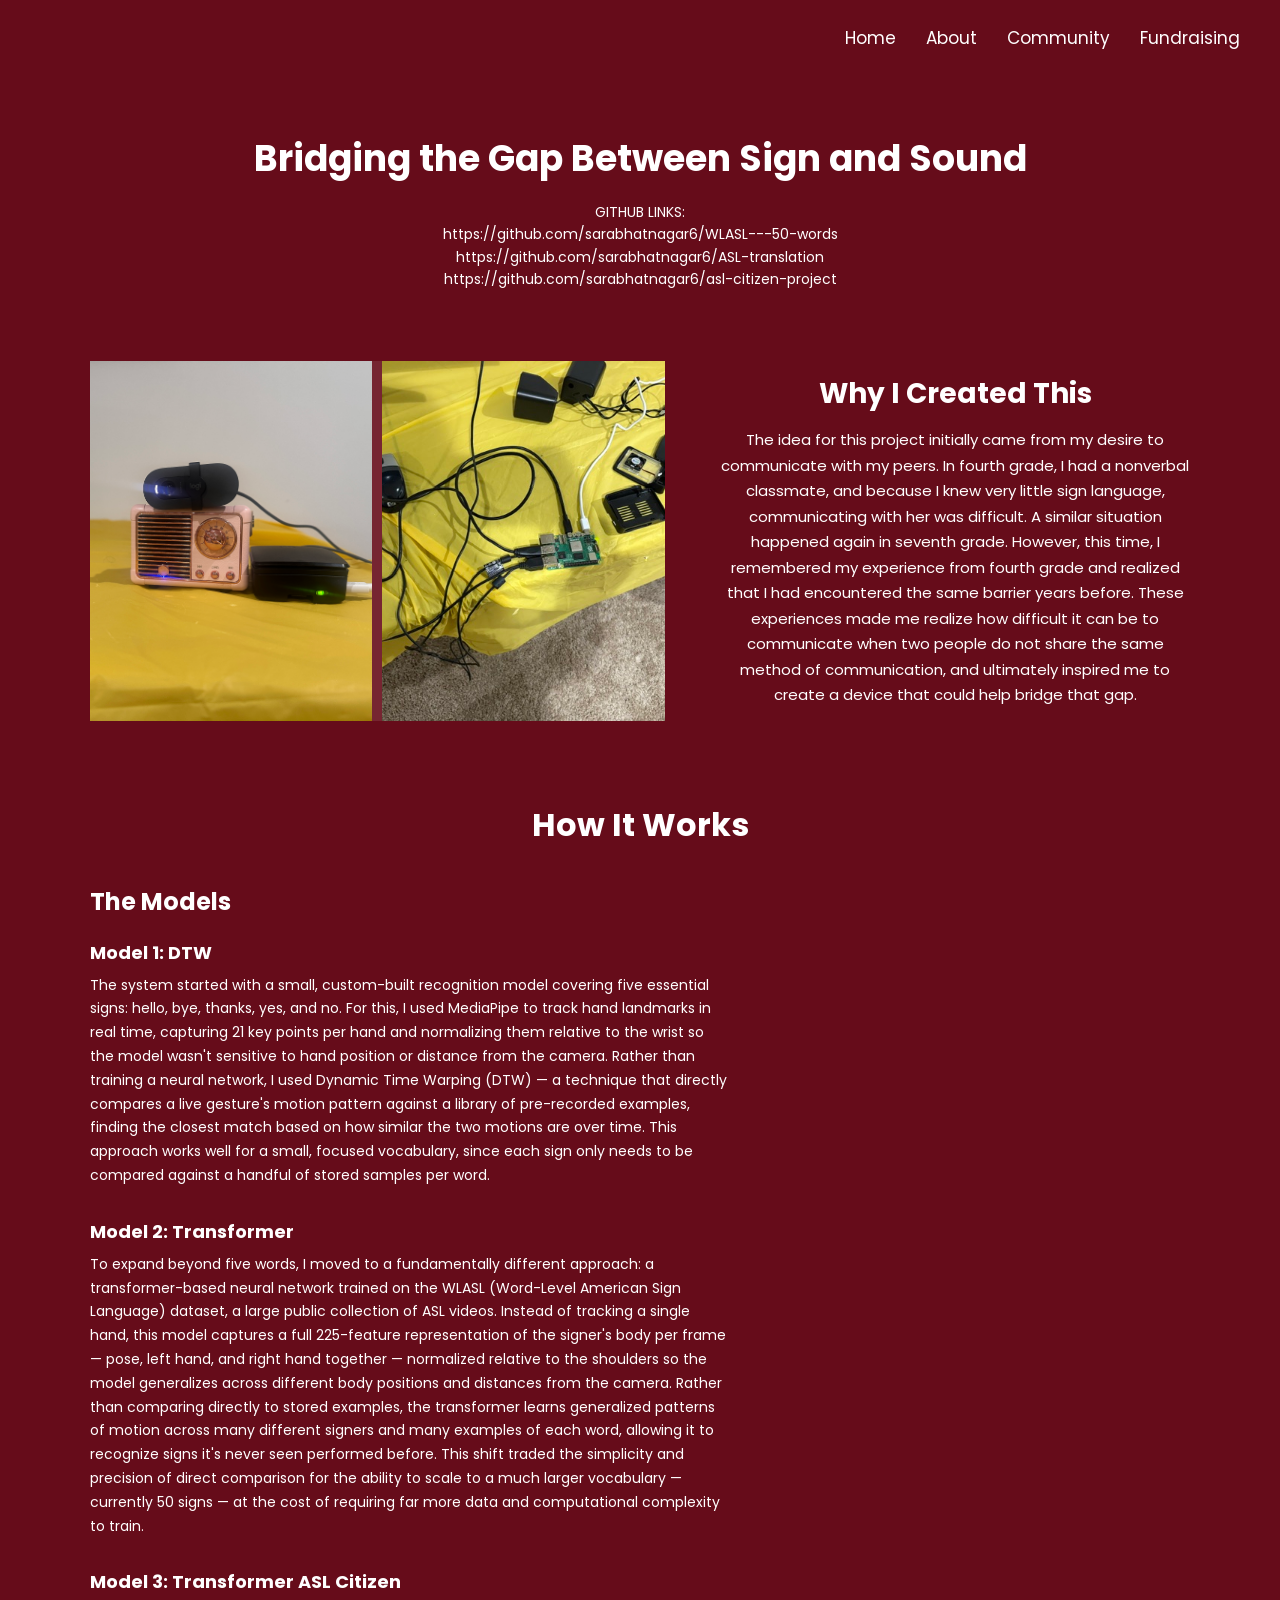
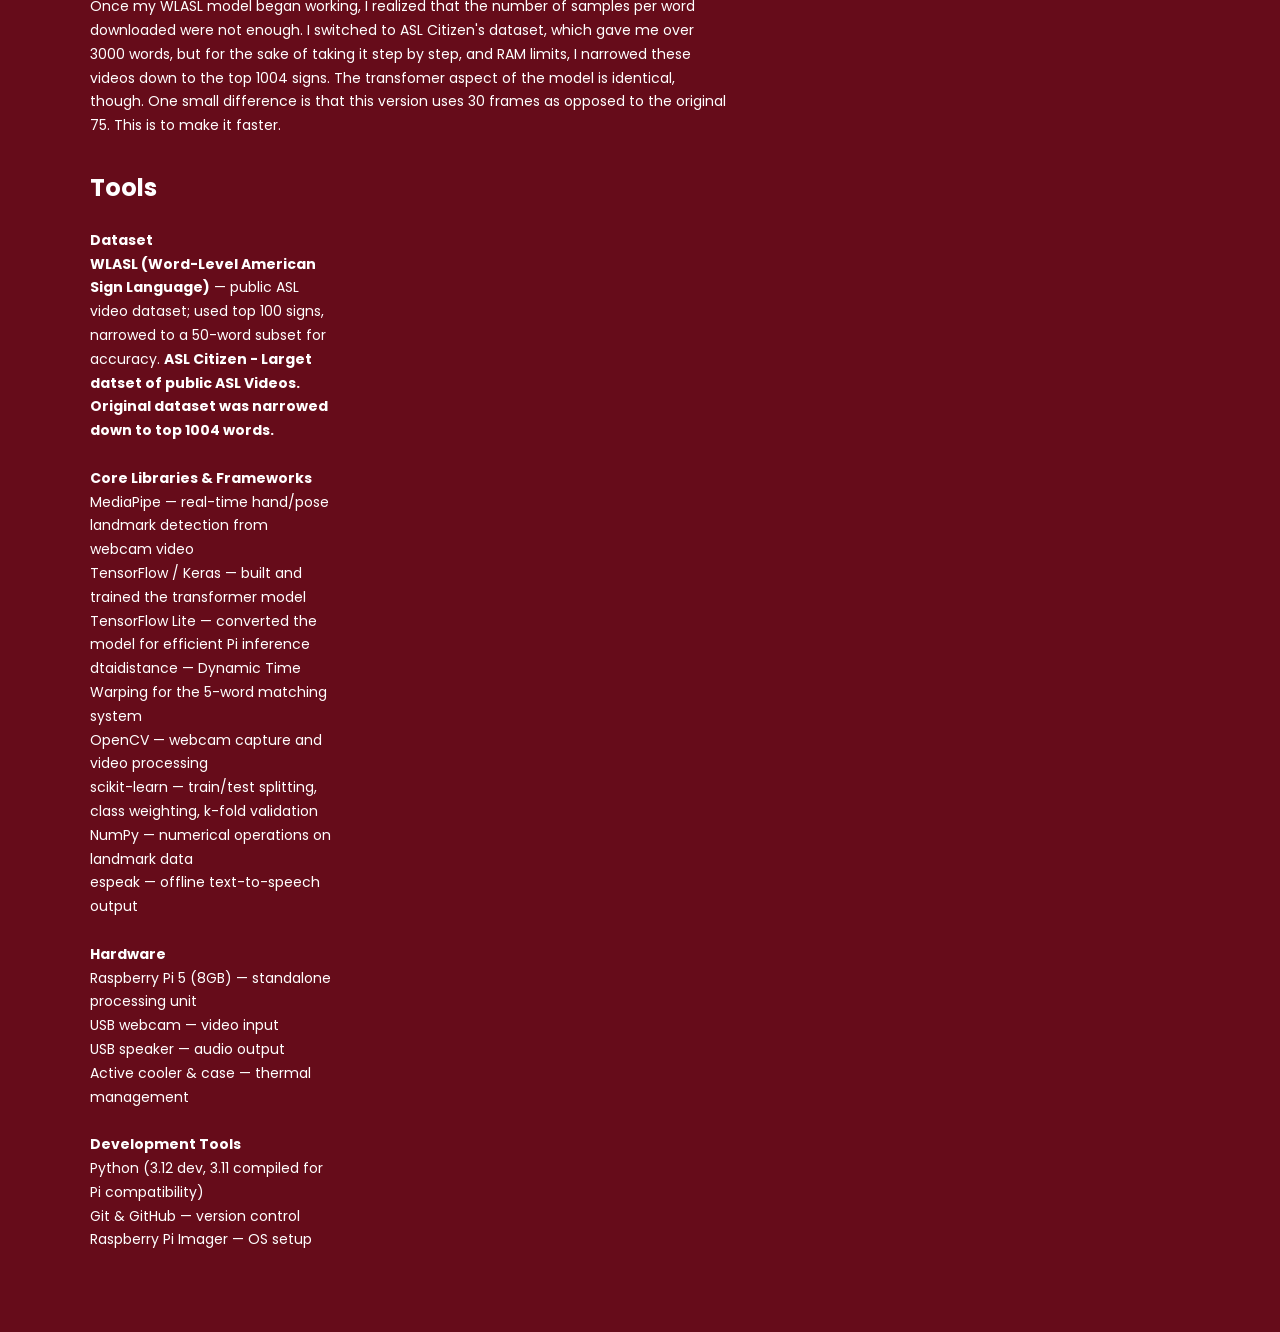
==== about.html @ 977ee9b5 "Still adding Pictures" ====
<!DOCTYPE html>
<html lang="en">

<head>

    <meta charset="UTF-8">
    <meta name="viewport" content="width=device-width, initial-scale=1.0">

    <title>About | ASL Translator</title>

    <link rel="stylesheet" href="css/style.css">

    <link rel="preconnect" href="https://fonts.googleapis.com">
    <link rel="preconnect" href="https://fonts.gstatic.com" crossorigin>

    <link href="https://fonts.googleapis.com/css2?family=Poppins:wght@100;200;300;400;500;600;700;800;900&display=swap" rel="stylesheet">

</head>


<body>

    <div class="about-page">


        <!-- Navigation -->
        <nav>

            <a href="index.html">Home</a>
            <a href="about.html">About</a>
            <a href="community.html">Community</a>
            <a href="raise.html">Fundraising</a>


        </nav>


        <!-- About Section -->
        <section class="about-intro">

            <h1>Bridging the Gap Between Sign and Sound</h1>

            <p>
                GITHUB LINKS: <br>
                https://github.com/sarabhatnagar6/WLASL---50-words
                <br>
                https://github.com/sarabhatnagar6/ASL-translation
                <br>
                https://github.com/sarabhatnagar6/asl-citizen-project
                

            </p>

        </section>


        <section class="why-project">

            <div class="about-image">

                <!-- picture -->
                 <img src="images\machinepic.JPEG" alt="ASL Translator project">
                <img src="images\wiring.jpeg" alt="ASL Translator project">

            </div>


            <div class="about-text">

                <h2>Why I Created This</h2>

                <p>
                    The idea for this project initially came from my desire to communicate with my peers. In fourth grade, I had a nonverbal classmate, and because I knew very little sign language, communicating with her was difficult. A similar situation happened again in seventh grade. However, this time, I remembered my experience from fourth grade and realized that I had encountered the same barrier years before. These experiences made me realize how difficult it can be to communicate when two people do not share the same method of communication, and ultimately inspired me to create a device that could help bridge that gap.
                </p>

            </div>

        </section>


        <section class="how-it-works">

            <h2>How It Works</h2>


            <div class="how-columns">


                <div class="models">

                    <h3>The Models                                                    </h3>


                    <div class="model">

                        <h4>Model 1: DTW</h4>

                        <p>
                            The system started with a small, custom-built recognition model covering five essential signs: hello, bye, thanks, yes, and no. For this, I used MediaPipe to track hand landmarks in real time, capturing 21 key points per hand and normalizing them relative to the wrist so the model wasn't sensitive to hand position or distance from the camera. Rather than training a neural network, I used Dynamic Time Warping (DTW) — a technique that directly compares a live gesture's motion pattern against a library of pre-recorded examples, finding the closest match based on how similar the two motions are over time. This approach works well for a small, focused vocabulary, since each sign only needs to be compared against a handful of stored samples per word.
                        </p>

                    </div>


                    <div class="model">

                        <h4>Model 2: Transformer</h4>

                        <p>
                            To expand beyond five words, I moved to a fundamentally different approach: a transformer-based neural network trained on the WLASL (Word-Level American Sign Language) dataset, a large public collection of ASL videos. Instead of tracking a single hand, this model captures a full 225-feature representation of the signer's body per frame — pose, left hand, and right hand together — normalized relative to the shoulders so the model generalizes across different body positions and distances from the camera. Rather than comparing directly to stored examples, the transformer learns generalized patterns of motion across many different signers and many examples of each word, allowing it to recognize signs it's never seen performed before. This shift traded the simplicity and precision of direct comparison for the ability to scale to a much larger vocabulary — currently 50 signs — at the cost of requiring far more data and computational complexity to train.
                        </p>

                    </div>

                    <div class="model">
                        <h5>Model 3: Transformer ASL Citizen</h5>
                        <p> Once my WLASL model began working, I realized that the number of samples per word downloaded were not enough. I switched to ASL Citizen's dataset, which gave me over 3000 words, but  for the sake of taking it step by step, and RAM limits, I narrowed these videos down to the top 1004 signs. The transfomer aspect of the model is identical, though. One small difference is that this version uses 30 frames as opposed to the original 75. This is to make it faster.</p>

                </div>


                <div class="tools">
                    <h3>Tools</h3>

                    <strong>Dataset</strong>
                    <br>

                    <strong>WLASL (Word-Level American Sign Language)</strong> — public ASL video dataset; used top 100 signs, narrowed to a 50-word subset for accuracy.
                    <strong>ASL Citizen - Larget datset of public ASL Videos. Original dataset was narrowed down to top 1004 words.</strong>
                    <br><br>

                    <strong>Core Libraries & Frameworks</strong>
                    <br>
                    MediaPipe — real-time hand/pose landmark detection from webcam video
                    <br>
                    TensorFlow / Keras — built and trained the transformer model
                    <br>
                    TensorFlow Lite — converted the model for efficient Pi inference
                    <br>
                    dtaidistance — Dynamic Time Warping for the 5-word matching system
                    <br>
                    OpenCV — webcam capture and video processing
                    <br>
                    scikit-learn — train/test splitting, class weighting, k-fold validation
                    <br>
                    NumPy — numerical operations on landmark data   
                    <br>
                    espeak — offline text-to-speech output
                    <br><br>


                    <strong>Hardware</strong>
                    <br>
                    Raspberry Pi 5 (8GB) — standalone processing unit
                    <br>
                    USB webcam — video input
                    <br>
                    USB speaker — audio output
                    <br>
                    Active cooler & case — thermal management
                    <br><br>


                    <strong>Development Tools</strong>
                    <br>
                    Python (3.12 dev, 3.11 compiled for Pi compatibility)
                    <br>
                    Git & GitHub — version control
                    <br>
                    Raspberry Pi Imager — OS setup
                </div>


            </div>

        </section>


    </div>


    <script src="js/script.js"></script>

</body>

</html>
---- css/style.css ----
* {
    box-sizing: border-box;
    margin: 0;
    padding: 0;
    font-family: "Poppins", sans-serif;
}

html,
body {
    width: 100%;
    overflow-x: hidden;
}

/* HOMEPAGE */

.header {
    min-height: 100vh;
    width: 100%;

    background-image: url("../images/indexbackground.png");
    background-position: center;
    background-size: cover;
    background-repeat: no-repeat;

    display: flex;
    flex-direction: column;
}

/* Navigation */

nav {
    width: 100%;

    display: flex;
    justify-content: flex-end;
    align-items: center;

    gap: 30px;

    padding: 25px 40px;
}

nav a {
    color: white;
    text-decoration: none;
    font-size: 17px;
}

/* Menu Button */

.menu-button {
    background: none;
    border: none;

    color: white;
    font-size: 28px;

    cursor: pointer;
}

/* Main Title */

.hero-text {
    flex: 1;

    display: flex;
    flex-direction: column;

    justify-content: center;
    align-items: center;

    text-align: center;

    color: white;
}

.hero-text h1 {
    font-size: 48px;
}

.hero-text h3 {
    font-size: 22px;
    font-weight: 400;
    margin-top: 10px;
}

/* ABOUT PAGE */

.about-page {
    min-height: 100vh;
    width: 100%;

    background-color: #660c1a;

    color: white;
}

/* About Navigation */

.about-page nav {
    width: 100%;

    display: flex;
    justify-content: flex-end;
    align-items: center;

    gap: 30px;

    padding: 25px 40px;
}

.about-page nav a {
    color: white;
    text-decoration: none;
    font-size: 17px;
}

/* ABOUT INTRO */

.about-intro {
    text-align: center;

    padding: 55px 8% 35px;
}

.about-intro h1 {
    font-size: 36px;

    margin-bottom: 15px;
}

.about-intro p {
    font-size: 14px;
    line-height: 1.6;
}

/* WHY I CREATED THIS */

.why-project {
    display: flex;
    align-items: center;
    justify-content: center;

    gap: 55px;

    padding: 35px 7%;
}

/* Picture */

.about-image {
    width: 55%;
    min-height: 360px;

    display: grid;
    grid-template-columns: 1fr 1fr;

    gap: 10px;

    overflow: hidden;

    background-color: rgba(255, 255, 255, 0.1);
}

.about-image img {
    width: 100%;
    height: 100%;

    object-fit: cover;

    display: block;
}

.about-image img:first-child {
    object-position: 80% center;
}

/* Inspiration Text */

.about-text {
    width: 45%;
}

.about-text h2 {
    font-size: 28px;

    margin-bottom: 12px;

    text-align: center;
}

.about-text p {
    font-size: 15px;
    line-height: 1.7;

    text-align: center;
}

/* HOW IT WORKS */

.how-it-works {
    padding: 45px 7% 80px;
}

/* Main Heading */

.how-it-works > h2 {
    text-align: center;

    font-size: 32px;

    margin-bottom: 35px;
}

/* Two Columns */

.how-columns {
    display: flex;
    align-items: flex-start;
    justify-content: space-between;

    gap: 60px;
}

/* MODELS */

.models {
    width: 58%;
}

.models h3 {
    font-size: 24px;

    margin-bottom: 20px;
}

/* Individual Model */

.model {
    margin-bottom: 30px;
}

.model h4 {
    font-size: 18px;

    margin-bottom: 8px;
}

.model h5 {
    font-size: 18px;
}

.model p {
    font-size: 14px;
    line-height: 1.7;
}

/* TOOLS */

.tools {
    width: 38%;

    font-size: 14px;
    line-height: 1.7;
}

.tools h3 {
    font-size: 24px;

    margin-bottom: 20px;
}

.tool-section {
    margin-bottom: 20px;
}

.tool-section strong {
    display: block;

    font-size: 18px;

    margin-bottom: 8px;
}

.tool-section p {
    margin-bottom: 10px;
}

/* COMMUNITY PAGE */

.community-page {
    padding: 45px 7% 80px;
}

.community-page > h1 {
    text-align: center;
    font-size: 36px;
    margin-bottom: 50px;
}

/* Gallery */

.community-gallery {
    display: grid;

    grid-template-columns: 1fr 1fr 1fr;

    gap: 35px;

    align-items: center;
}

/* Photos */

.community-photo {
    width: 100%;
    height: 260px;

    overflow: hidden;

    border-radius: 10px;
}

.community-photo img {
    width: 100%;
    height: 100%;

    object-fit: cover;

    display: block;
}

/* Make some photos different sizes */

.photo-2,
.photo-5,
.photo-7,
.photo-10 {
    height: 320px;
}

/* Text */

.community-text {
    padding: 15px 10px;
}

.community-text h2 {
    font-size: 22px;
    margin-bottom: 10px;
}

.community-text p {
    font-size: 14px;
    line-height: 1.7;
}

/* Left-side text */

.text-left-1 {
    grid-column: 1;
    grid-row: 2;
}

.text-left-2 {
    grid-column: 1;
    grid-row: 4;
}

/* Right-side text */

.text-right-1 {
    grid-column: 3;
    grid-row: 2;
}

.text-right-2 {
    grid-column: 3;
    grid-row: 4;
}

/* MOBILE */

@media (max-width: 800px) {

    .community-gallery {
        grid-template-columns: 1fr 1fr;
    }

    .community-text {
        grid-column: 1 / -1;
    }

    .community-photo {
        height: 220px;
    }

    .how-columns {
        flex-direction: column;
        gap: 40px;
    }

    .models,
    .tools {
        width: 100%;
    }
}

/* FUNDRAISING PAGE */

.fundraising-page {
    padding: 45px 7% 80px;
}

.fundraising-page > h1 {
    text-align: center;
    font-size: 36px;
    margin-bottom: 55px;
}

.fundraising-row {
    display: grid;

    grid-template-columns: 1fr 1.2fr 1fr;

    align-items: center;

    gap: 35px;

    margin-bottom: 60px;
}

/* Photos */

.fundraising-image {
    width: 100%;
    height: 260px;

    overflow: hidden;

    border-radius: 10px;

    background-color: rgba(255, 255, 255, 0.1);
}

.fundraising-image img {
    width: 100%;
    height: 100%;

    object-fit: cover;

    display: block;
}

/* Middle Text */

.fundraising-text {
    text-align: center;
    padding: 10px;
}

.fundraising-text h2 {
    font-size: 24px;
    margin-bottom: 12px;
}

.fundraising-text p {
    font-size: 14px;
    line-height: 1.7;
}

/* Bottom Text */

.fundraising-bottom {
    max-width: 850px;

    margin: 90px auto 0;

    padding: 40px 20px;

    text-align: center;
}

.fundraising-bottom h2 {
    font-size: 28px;
    margin-bottom: 15px;
}

.fundraising-bottom p {
    font-size: 15px;
    line-height: 1.8;
}

/* MOBILE */

@media (max-width: 800px) {

    .fundraising-row {
        grid-template-columns: 1fr;

        gap: 25px;
    }

    .fundraising-image {
        height: 250px;
    }
}
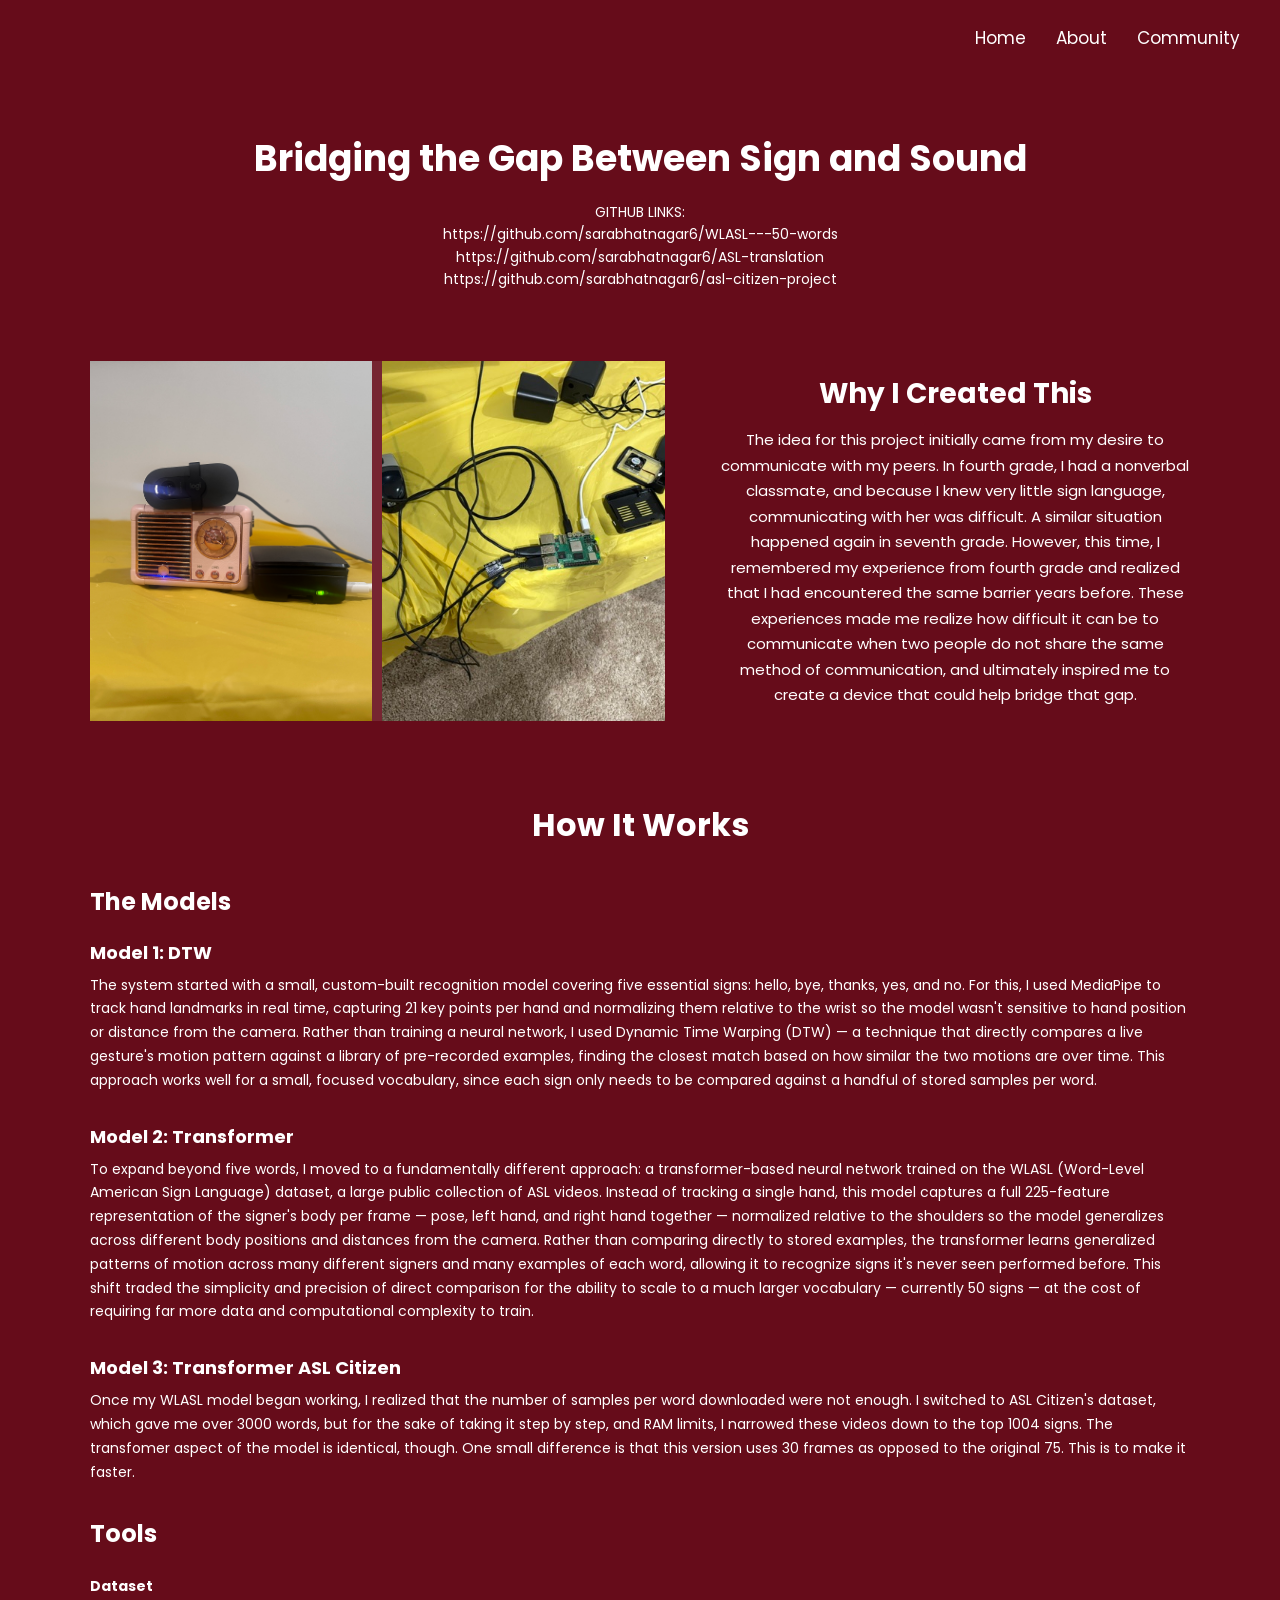
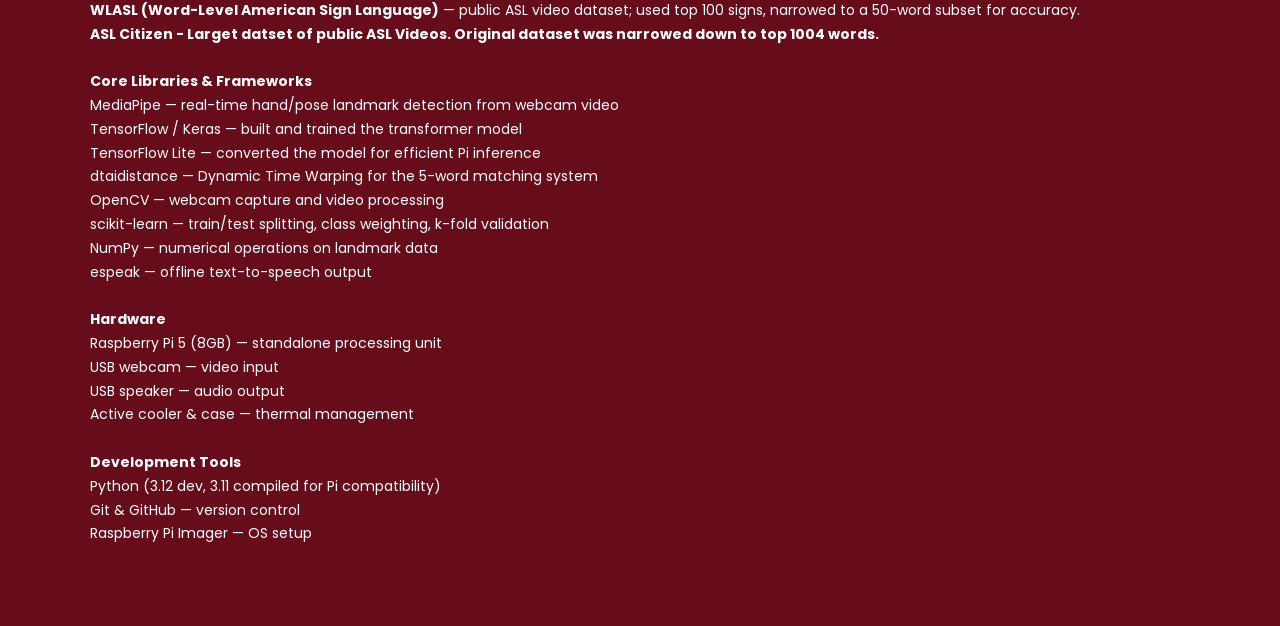
==== commit 60fa428c: "final" ====
--- a/about.html
+++ b/about.html
@@ -29,7 +29,6 @@
             <a href="index.html">Home</a>
             <a href="about.html">About</a>
             <a href="community.html">Community</a>
-            <a href="raise.html">Fundraising</a>
 
 
         </nav>
@@ -58,7 +57,6 @@
 
             <div class="about-image">
 
-                <!-- picture -->
                  <img src="images\machinepic.JPEG" alt="ASL Translator project">
                 <img src="images\wiring.jpeg" alt="ASL Translator project">
 
@@ -126,7 +124,7 @@
                     <br>
 
                     <strong>WLASL (Word-Level American Sign Language)</strong> — public ASL video dataset; used top 100 signs, narrowed to a 50-word subset for accuracy.
-                    <strong>ASL Citizen - Larget datset of public ASL Videos. Original dataset was narrowed down to top 1004 words.</strong>
+                    <strong><br>ASL Citizen - Larget datset of public ASL Videos. Original dataset was narrowed down to top 1004 words.</strong>
                     <br><br>
 
                     <strong>Core Libraries & Frameworks</strong>
--- a/css/style.css
+++ b/css/style.css
@@ -217,15 +217,17 @@
 .how-columns {
     display: flex;
     align-items: flex-start;
-    justify-content: space-between;
-
-    gap: 60px;
+
+    gap: 50px;
+
+    width: 100%;
 }
 
 /* MODELS */
 
 .models {
-    width: 58%;
+    flex: 3;
+    min-width: 0;
 }
 
 .models h3 {
@@ -248,6 +250,7 @@
 
 .model h5 {
     font-size: 18px;
+    margin-bottom: 8px;
 }
 
 .model p {
@@ -258,7 +261,8 @@
 /* TOOLS */
 
 .tools {
-    width: 38%;
+    flex: 2;
+    min-width: 0;
 
     font-size: 14px;
     line-height: 1.7;
@@ -403,105 +407,8 @@
     .models,
     .tools {
         width: 100%;
+        flex: none;
     }
 }
 
-/* FUNDRAISING PAGE */
-
-.fundraising-page {
-    padding: 45px 7% 80px;
-}
-
-.fundraising-page > h1 {
-    text-align: center;
-    font-size: 36px;
-    margin-bottom: 55px;
-}
-
-.fundraising-row {
-    display: grid;
-
-    grid-template-columns: 1fr 1.2fr 1fr;
-
-    align-items: center;
-
-    gap: 35px;
-
-    margin-bottom: 60px;
-}
-
-/* Photos */
-
-.fundraising-image {
-    width: 100%;
-    height: 260px;
-
-    overflow: hidden;
-
-    border-radius: 10px;
-
-    background-color: rgba(255, 255, 255, 0.1);
-}
-
-.fundraising-image img {
-    width: 100%;
-    height: 100%;
-
-    object-fit: cover;
-
-    display: block;
-}
-
-/* Middle Text */
-
-.fundraising-text {
-    text-align: center;
-    padding: 10px;
-}
-
-.fundraising-text h2 {
-    font-size: 24px;
-    margin-bottom: 12px;
-}
-
-.fundraising-text p {
-    font-size: 14px;
-    line-height: 1.7;
-}
-
-/* Bottom Text */
-
-.fundraising-bottom {
-    max-width: 850px;
-
-    margin: 90px auto 0;
-
-    padding: 40px 20px;
-
-    text-align: center;
-}
-
-.fundraising-bottom h2 {
-    font-size: 28px;
-    margin-bottom: 15px;
-}
-
-.fundraising-bottom p {
-    font-size: 15px;
-    line-height: 1.8;
-}
-
-/* MOBILE */
-
-@media (max-width: 800px) {
-
-    .fundraising-row {
-        grid-template-columns: 1fr;
-
-        gap: 25px;
-    }
-
-    .fundraising-image {
-        height: 250px;
-    }
-}+
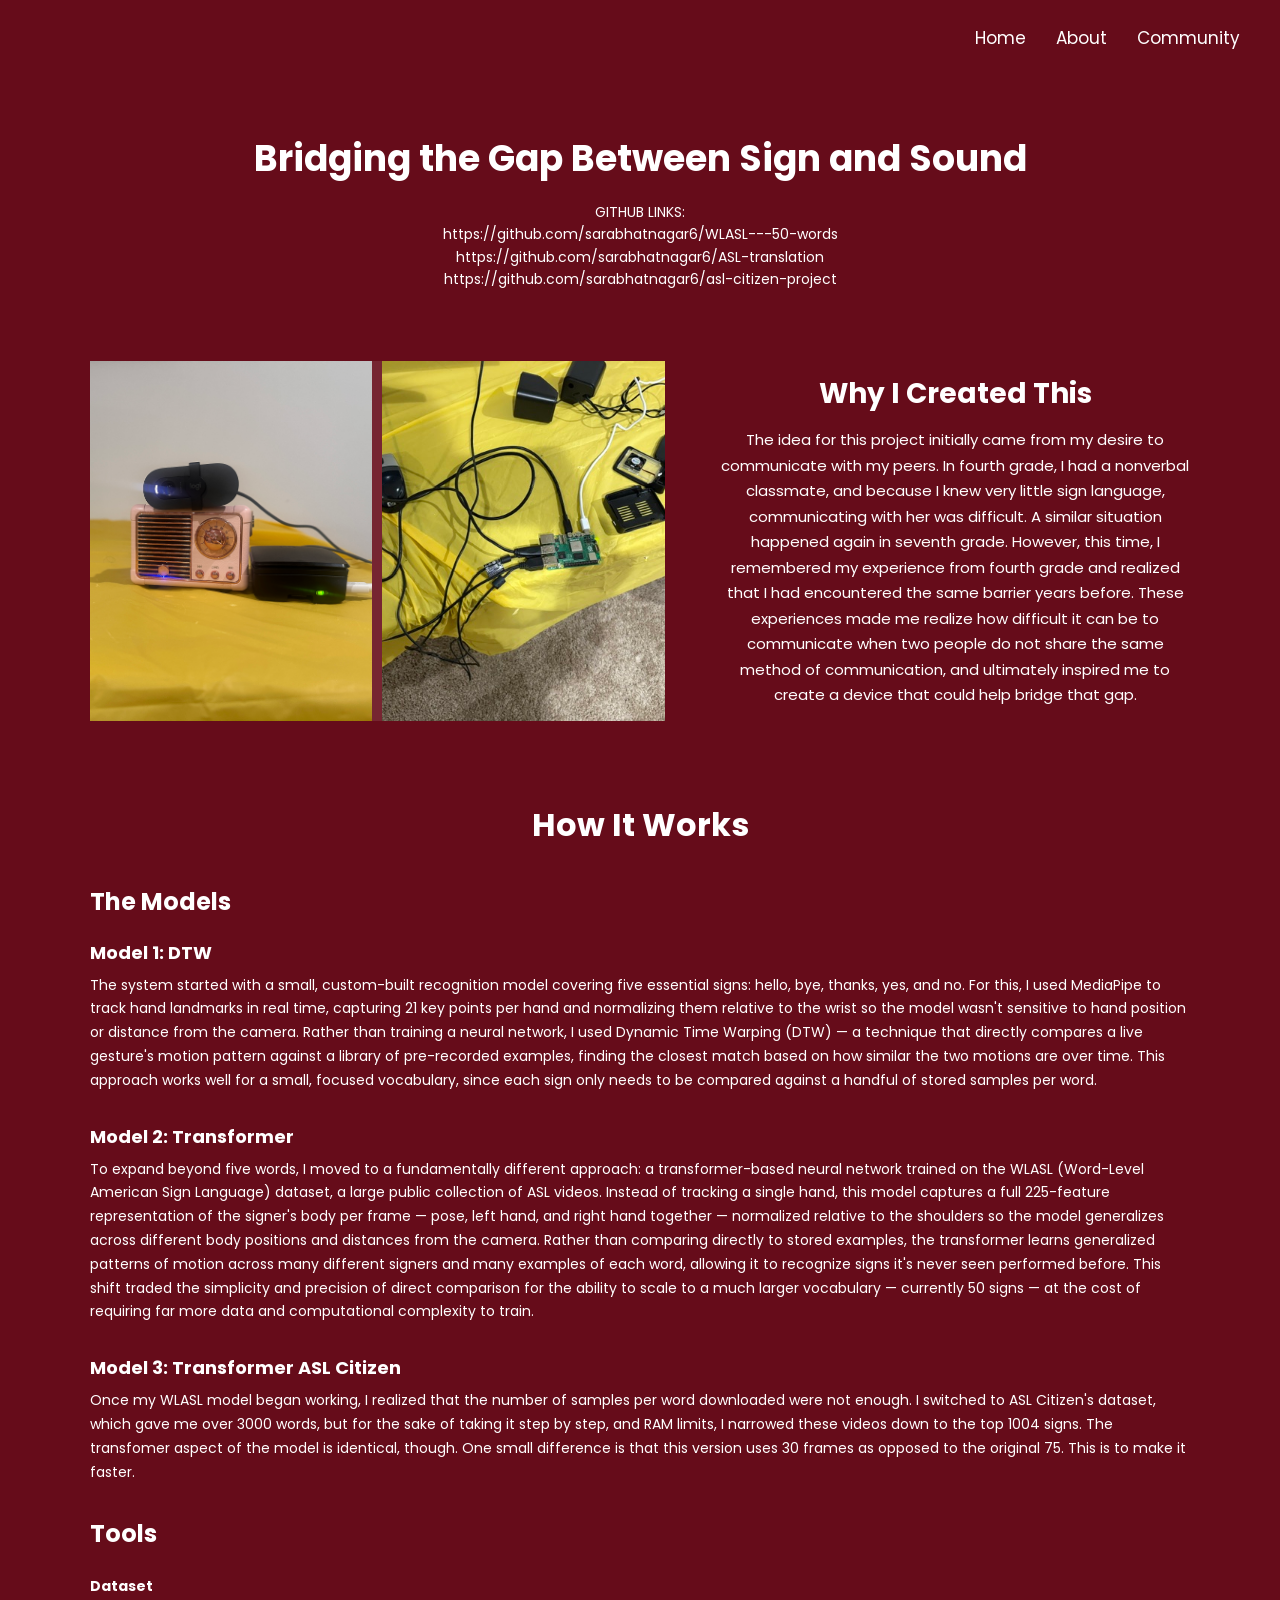
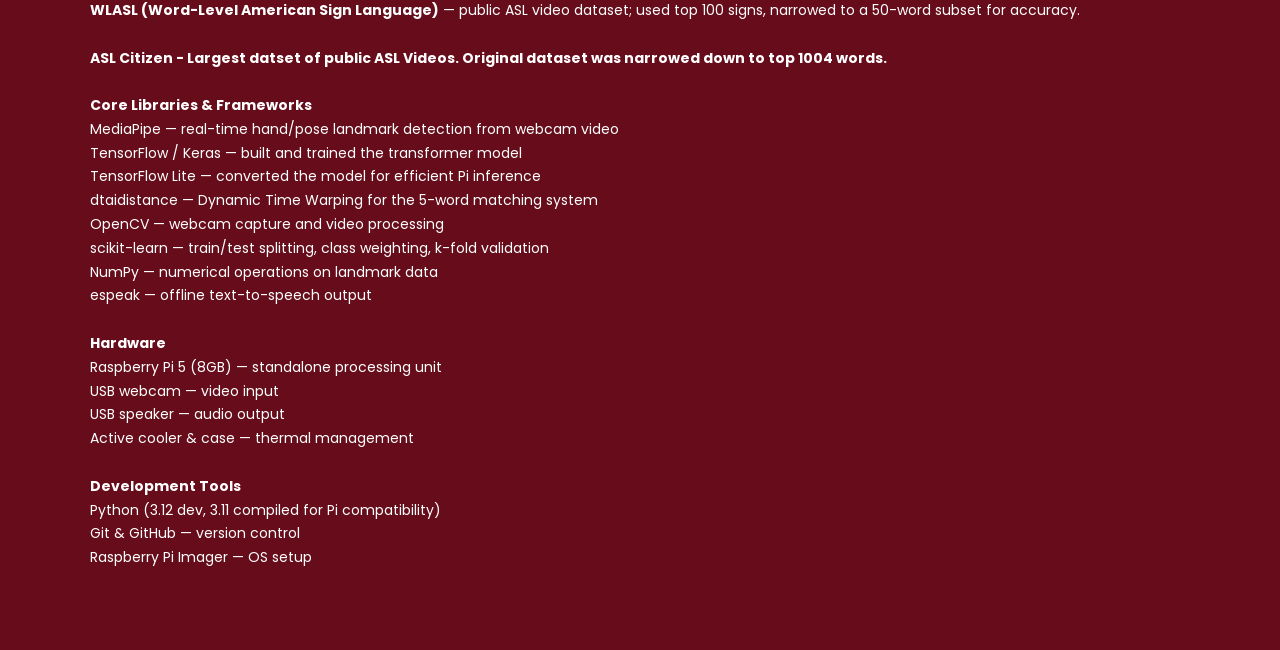
==== commit 1b499924: "grammar" ====
--- a/about.html
+++ b/about.html
@@ -123,8 +123,8 @@
                     <strong>Dataset</strong>
                     <br>
 
-                    <strong>WLASL (Word-Level American Sign Language)</strong> — public ASL video dataset; used top 100 signs, narrowed to a 50-word subset for accuracy.
-                    <strong><br>ASL Citizen - Larget datset of public ASL Videos. Original dataset was narrowed down to top 1004 words.</strong>
+                    <strong>WLASL (Word-Level American Sign Language)</strong> — public ASL video dataset; used top 100 signs, narrowed to a 50-word subset for accuracy.<br>
+                    <strong><br>ASL Citizen - Largest datset of public ASL Videos. Original dataset was narrowed down to top 1004 words.</strong>
                     <br><br>
 
                     <strong>Core Libraries & Frameworks</strong>
